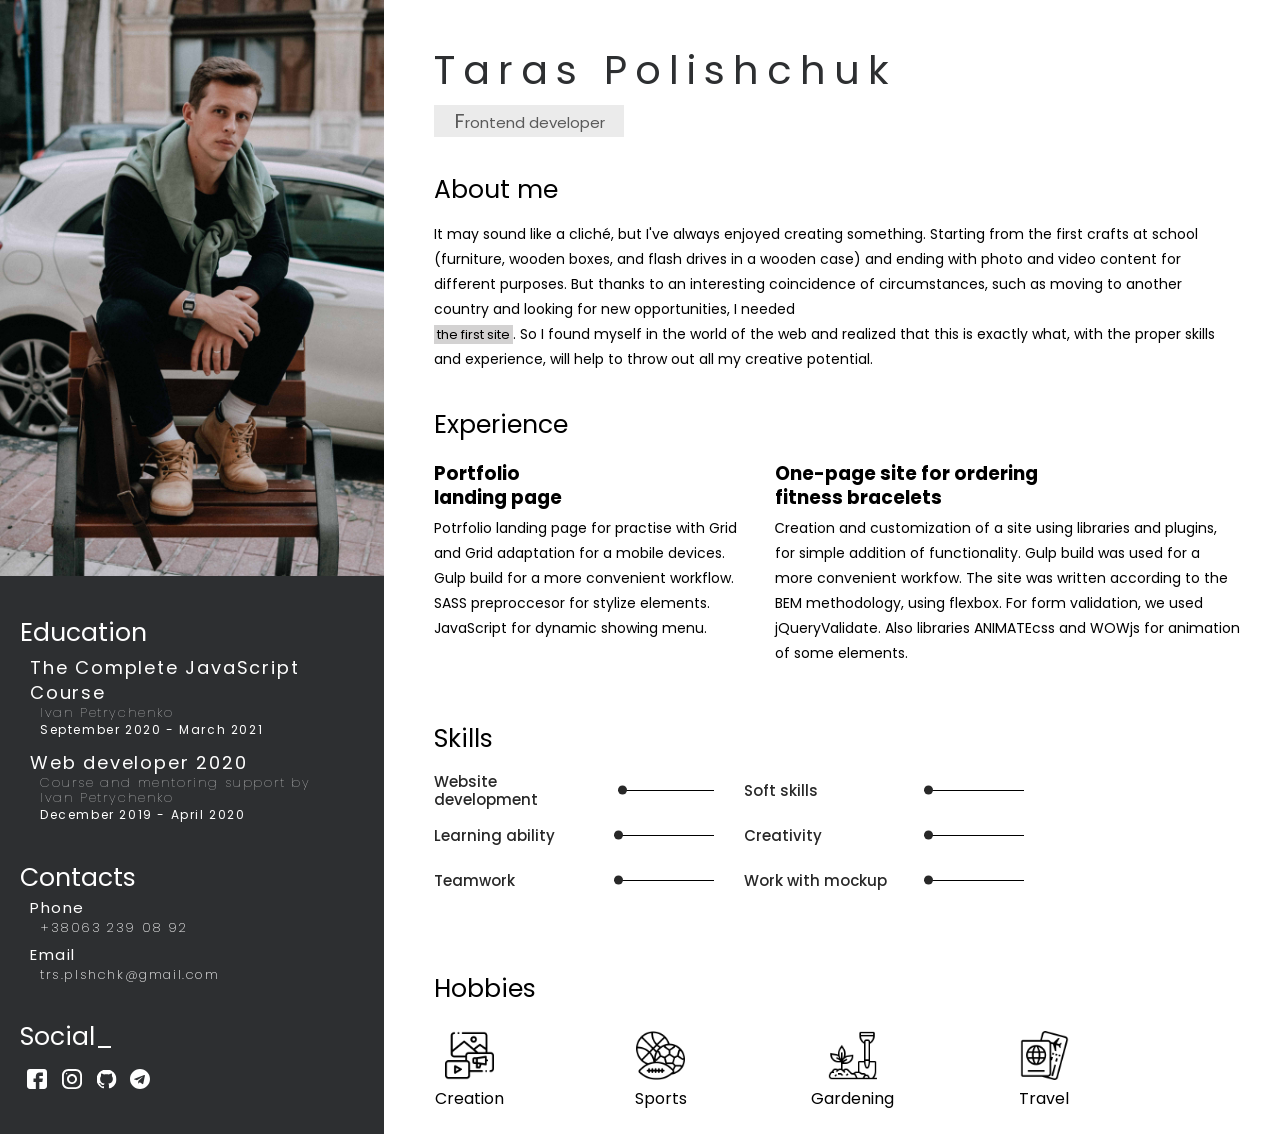
==== cv/index.html @ e4911ec4 "added new page" ====
<!DOCTYPE html><html lang="ru"><head><meta charset="UTF-8"><meta name="viewport" content="width=device-width,initial-scale=1"><meta http-equiv="X-UA-Compatible" content="ie=edge"><title>Taras CV</title><meta name="title" content="Taras CV"><meta name="description" content="Здесь вы сможете узнать больше обо мне"><!-- Favicon  --><link rel="apple-touch-icon" sizes="57x57" href="icons/favicon//apple-icon-57x57.png"><link rel="apple-touch-icon" sizes="60x60" href="icons/favicon//apple-icon-60x60.png"><link rel="apple-touch-icon" sizes="72x72" href="icons/favicon//apple-icon-72x72.png"><link rel="apple-touch-icon" sizes="76x76" href="icons/favicon//apple-icon-76x76.png"><link rel="apple-touch-icon" sizes="114x114" href="icons/favicon//apple-icon-114x114.png"><link rel="apple-touch-icon" sizes="120x120" href="icons/favicon//apple-icon-120x120.png"><link rel="apple-touch-icon" sizes="144x144" href="icons/favicon//apple-icon-144x144.png"><link rel="apple-touch-icon" sizes="152x152" href="icons/favicon//apple-icon-152x152.png"><link rel="apple-touch-icon" sizes="180x180" href="icons/favicon//apple-icon-180x180.png"><link rel="icon" type="image/png" sizes="192x192" href="icons/favicon//android-icon-192x192.png"><link rel="icon" type="image/png" sizes="32x32" href="icons/favicon//favicon-32x32.png"><link rel="icon" type="image/png" sizes="96x96" href="icons/favicon//favicon-96x96.png"><link rel="icon" type="image/png" sizes="16x16" href="icons/favicon//favicon-16x16.png"><link rel="manifest" href="icons/favicon//manifest.json"><meta name="msapplication-TileColor" content="#ffffff"><meta name="msapplication-TileImage" content="icons/favicon//ms-icon-144x144.png"><meta name="theme-color" content="#ffffff"><link rel="stylesheet" href="css/style.min.css"></head><body><main><div class="content"><div class="content__column_1"><div class="content__container"><header class="header"><h1 class="header__title">Taras Polishchuk</h1><div class="header__position-name">Frontend developer</div></header><section class="about-me"><h2 class="about-me__title title">About me</h2><p class="about-me__text">It may sound like a cliché, but I've always enjoyed creating something. Starting from the first crafts at school (furniture, wooden boxes, and flash drives in a wooden case) and ending with photo and video content for different purposes. But thanks to an interesting coincidence of circumstances, such as moving to another country and looking for new opportunities, I needed<br><a href="https://limpiezon.wixsite.com/limpiezon" target="_blank" class="about-me__link">the first site</a>. So I found myself in the world of the web and realized that this is exactly what, with the proper skills and experience, will help to throw out all my creative potential.</p></section><section class="experience"><h2 class="experience__title title">Experience</h2><div class="experience__wrapper"><div class="experience__item_1"><h3 class="experience__subtitle">Portfolio<br>landing page</h3><p class="experience__descr">Potrfolio landing page for practise with Grid and Grid adaptation for a mobile devices. Gulp build for a more convenient workflow. SASS preproccesor for stylize elements. JavaScript for dynamic showing menu.</p></div><div class="experience__item_2"><h3 class="experience__subtitle">One-page site for ordering<br>fitness bracelets</h3><p class="experience__descr">Сreation and customization of a site using libraries and plugins, for simple addition of functionality. Gulp build was used for a more convenient workfow. The site was written according to the BEM methodology, using flexbox. For form validation, we used jQueryValidate. Also libraries ANIMATEcss and WOWjs for animation of some elements.</p></div></div></section><section class="skills"><h2 class="skills__title title">Skills</h2><div class="skills__wrapper"><div class="skills__item"><div class="skills__item-subtitle">Website development</div><div class="skills__item-progress" data-progress="85%"><div class="skills__item-progress__marker"></div></div></div><div class="skills__item"><div class="skills__item-subtitle">Soft skills</div><div class="skills__item-progress" data-progress="90%"><div class="skills__item-progress__marker"></div></div></div><div class="skills__item"><div class="skills__item-subtitle">Learning ability</div><div class="skills__item-progress" data-progress="85%"><div class="skills__item-progress__marker"></div></div></div><div class="skills__item"><div class="skills__item-subtitle">Creativity</div><div class="skills__item-progress" data-progress="75%"><div class="skills__item-progress__marker"></div></div></div><div class="skills__item"><div class="skills__item-subtitle">Teamwork</div><div class="skills__item-progress" data-progress="90%"><div class="skills__item-progress__marker"></div></div></div><div class="skills__item"><div class="skills__item-subtitle">Work with ​mockup</div><div class="skills__item-progress" data-progress="85%"><div class="skills__item-progress__marker"></div></div></div></div></section><section class="hobbies"><h2 class="hobbies__title title">Hobbies</h2><div class="hobbies__wrapper"><div class="hobbies__item"><img src="icons/hobbies/content.png" alt="creation" class="hobbies__item-img"><div class="hobbies__item-subtitle">Creation</div></div><div class="hobbies__item"><img src="icons/hobbies/sports.png" alt="sports" class="hobbies__item-img"><div class="hobbies__item-subtitle">Sports</div></div><div class="hobbies__item"><img src="icons/hobbies/shovels.png" alt="gardening" class="hobbies__item-img"><div class="hobbies__item-subtitle">Gardening</div></div><div class="hobbies__item"><img src="icons/hobbies/passport.png" alt="travel" class="hobbies__item-img"><div class="hobbies__item-subtitle">Travel</div></div></div></section></div></div><div class="content__column_2"><div class="info"><div class="info__image"><img src="img/taras'retouch-14.jpg" alt="my photo" class="info__image_img"></div><section class="info__education"><h2 class="info__education-title title">Education</h2><div class="info__education-wrapper"><div class="info__education-item"><div class="info__education-subtitle">The Complete JavaScript Course</div><div class="info__education-professor">Ivan Petrychenko</div><div class="info__education-period">September 2020 - March 2021</div></div><div class="info__education-item"><div class="info__education-subtitle">Web developer 2020</div><div class="info__education-professor">Course and mentoring support by<br>Ivan Petrychenko</div><div class="info__education-period">December 2019 - April 2020</div></div></div></section><section class="info__contacts"><h2 class="info__education-title title">Contacts</h2><div class="info__contacts-phone"><span>Phone</span> <a href="tel:+380632390892">+38063 239 08 92</a></div><div class="info__contacts-email"><span>Email</span> <a href="mailto:trs.plshchk@gmail.com">trs.plshchk@gmail.com</a></div></section><section class="info__social"><h2 class="info__social-title title">Social_</h2><div class="info__social-links"><a href="https://www.facebook.com/taras.polishcuk" target="_blank" class="info__social-link"><img src="icons/social/facebook.svg" title="facebook" alt="facebook" class="info__social-img_fb"> </a><a href="https://www.instagram.com/taras.pie/" target="_blank" class="info__social-link"><img src="icons/social/instagram.svg" title="instagram" alt="instagram" class="info__social-img_ig"> </a><a href="https://github.com/taras-polishchuk" target="_blank" class="info__social-link"><img src="icons/social/github.svg" title="github" alt="github" class="info__social-img_gh"> </a><a href="https://telegram.im/@taras_pie" target="_blank" class="info__social-link"><img src="icons/social/telegram.svg" title="telegram" alt="telegram" class="info__social-img_tg"></a></div></section></div></div></div></main><script src="js/script.js"></script></body></html>
---- cv/css/style.min.css ----
/*! normalize.css v8.0.1 | MIT License | github.com/necolas/normalize.css */@import url(https://fonts.googleapis.com/css2?family=Poppins:wght@100;200;300;400;500;600;700&display=swap);html{line-height:1.15;-webkit-text-size-adjust:100%}body{margin:0}main{display:block}h1{font-size:2em;margin:.67em 0}hr{box-sizing:content-box;height:0;overflow:visible}pre{font-family:monospace,monospace;font-size:1em}a{background-color:transparent}abbr[title]{border-bottom:none;text-decoration:underline;-webkit-text-decoration:underline dotted;text-decoration:underline dotted}b,strong{font-weight:bolder}code,kbd,samp{font-family:monospace,monospace;font-size:1em}small{font-size:80%}sub,sup{font-size:75%;line-height:0;position:relative;vertical-align:baseline}sub{bottom:-.25em}sup{top:-.5em}img{border-style:none}button,input,optgroup,select,textarea{font-family:inherit;font-size:100%;line-height:1.15;margin:0}button,input{overflow:visible}button,select{text-transform:none}[type=button],[type=reset],[type=submit],button{-webkit-appearance:button}[type=button]::-moz-focus-inner,[type=reset]::-moz-focus-inner,[type=submit]::-moz-focus-inner,button::-moz-focus-inner{border-style:none;padding:0}[type=button]:-moz-focusring,[type=reset]:-moz-focusring,[type=submit]:-moz-focusring,button:-moz-focusring{outline:1px dotted ButtonText}fieldset{padding:.35em .75em .625em}legend{box-sizing:border-box;color:inherit;display:table;max-width:100%;padding:0;white-space:normal}progress{vertical-align:baseline}textarea{overflow:auto}[type=checkbox],[type=radio]{box-sizing:border-box;padding:0}[type=number]::-webkit-inner-spin-button,[type=number]::-webkit-outer-spin-button{height:auto}[type=search]{-webkit-appearance:textfield;outline-offset:-2px}[type=search]::-webkit-search-decoration{-webkit-appearance:none}::-webkit-file-upload-button{-webkit-appearance:button;font:inherit}details{display:block}summary{display:list-item}template{display:none}[hidden]{display:none}*{font-family:Poppins,sans-serif;margin:0;padding:0}.content{display:flex;flex-direction:row-reverse;width:100vw}.content__container{width:90%;padding:0 50px}.content__column_1{width:70vw}.content__column_2{width:30vw}.title{font-size:25px;line-height:25px;font-weight:400;margin-top:40px;position:relative;width:-webkit-fit-content;width:-moz-fit-content;width:fit-content;transition:all 1s;z-index:3}.title::after{content:'';display:block;width:0;height:0;position:absolute;top:80%;left:100%;background-color:#000;transition:all 1s}.title_hovered{color:#fff;padding-left:5px}.title_hovered::after{width:142px;height:35px;top:-4px;left:0;background-color:#000;transform:rotate(180deg);z-index:-1}p{margin-top:5px;font-size:14px;line-height:25px}.header__title{margin:0;margin-top:50px;font-size:40px;line-height:40px;font-weight:400;letter-spacing:.2em;color:#2d2f31}.header__position-name{margin-top:15px;width:190px;height:32px;background-color:#ebebeb;font-size:15px;line-height:32px;color:#5a5a5a;text-align:center;transition:all 1s}.header__position-name::first-letter{font-size:20px}.header__position-name:hover{color:#fff;background-color:#000}.about-me__text{margin-top:20px}.about-me__text a{display:inline-block;text-decoration:none;color:#000;font-size:13px;line-height:13px;background-color:#d3d2d2;padding:3px;transition:all 1s}.about-me__text a:hover{background:#2c2c2c;color:#d3d2d2;transition:all 1s}.experience__wrapper{margin-top:25px;display:flex;justify-content:space-evenly}.experience__item_1{width:40%;margin-right:30px}.experience__item_2{width:60%}.experience__subtitle{line-height:1.3em}.info{background-color:#2d2f31;padding-bottom:20px;height:100%;z-index:1}.info__image{width:100%;overflow:hidden}.info__image_img{width:120%;transform:scale(-1,1)}.info__education{padding:0 20px;margin-top:30px;color:#fff}.info__education-wrapper{padding-left:10px}.info__education-item{margin-top:10px}.info__education-subtitle{font-size:18px;line-height:25px;font-weight:400;letter-spacing:.1em}.info__education-professor{font-size:13px;line-height:15px;font-weight:100;letter-spacing:.1rem;padding-left:10px}.info__education-period{font-size:12px;line-height:20px;font-weight:400;letter-spacing:.1rem;padding-left:10px}.info__contacts{padding:0 20px;margin-top:30px;color:#fff}.info__contacts-phone{font-size:15px;line-height:15px;font-weight:400;letter-spacing:.1rem;padding-left:10px;display:flex;flex-direction:column}.info__contacts-phone span{margin-top:10px;display:block}.info__contacts-phone a{font-size:13px;font-weight:200;margin-top:5px;padding-left:10px;text-decoration:none;color:#fff;width:-webkit-fit-content;width:-moz-fit-content;width:fit-content}.info__contacts-phone a::after{content:'';display:block;width:0;height:2px;background-color:#fff;transition:all 1s}.info__contacts-phone a:hover::after{width:100%}.info__contacts-email{font-size:15px;line-height:15px;font-weight:400;letter-spacing:.1rem;padding-left:10px;display:flex;flex-direction:column}.info__contacts-email span{margin-top:10px;display:block}.info__contacts-email a{color:#fff;font-size:13px;font-weight:200;margin-top:5px;padding-left:10px;text-decoration:none;width:-webkit-fit-content;width:-moz-fit-content;width:fit-content}.info__contacts-email a::after{content:'';display:block;width:0;height:2px;background-color:#fff;transition:all 1s}.info__contacts-email a:hover::after{width:100%}.info__social{padding:0 20px;margin-top:30px;color:#fff}.info__social-links{width:40%;display:flex;justify-content:space-around;margin-top:20px}.info__social-link{transition:all 1s}.info__social-link:hover{transform:translateY(-5px);transition:all 1s}.info__social-img_fb{transform:rotate(90deg)}.info__social-img_gh{transform:rotate(90deg)}.skills{margin-top:60px}.skills__wrapper{width:100%;margin-top:10px;display:flex;flex-wrap:wrap}.skills__item{margin-top:15px;display:flex;align-items:center;height:30px;width:280px;justify-content:space-between;margin-right:30px}.skills__item-subtitle{font-size:15px;line-height:1.2;font-weight:500;color:#282828}.skills__item-progress{width:100px;height:1px;background-color:#000;margin-left:20px;position:relative}.skills__item-progress__marker{height:9px;width:9px;border-radius:50%;background-color:#282828;position:absolute;left:0;top:0;transform:translateY(-50%);transition:all 2s}.hobbies{margin-top:80px}.hobbies__wrapper{margin-top:30px;width:80%;display:flex;justify-content:space-between}.hobbies__item{display:flex;flex-direction:column;width:70px;text-align:center;align-items:center}.hobbies__item-img{display:block;width:70%}.hobbies__item-subtitle{margin-top:10px}@media (max-width:1200px){.info__social-links{width:50%}}@media (max-width:992px){.content__container{width:95%;padding:0 5px 0 20px}.info__education-item{margin-top:30px}.info__education-subtitle{font-size:15px}.info__social-links{width:80%}.skills__wrapper{justify-content:center}.skills__item{width:300px}.skills__item-progress{width:80px}}@media (max-width:768px){.content{position:relative;flex-direction:column}.header{margin-top:0}.header__title{font-size:30px}.skills__wrapper{width:100%}.hobbies__wrapper{margin-top:30px;width:100%;justify-content:space-between}.content__column_1{width:100vw}.content__column_2{width:100vw}.info__image{position:absolute;top:20px;right:20px;width:130px}.info__image_img{width:122%}.info__education{display:flex;justify-content:flex-start;padding-left:40px}.info__education__title{padding-right:20px}.info__contacts{display:flex;justify-content:flex-start;align-items:baseline;padding-left:40px}.info__social{padding-left:40px}.info__social-links{width:100%}}@media (max-width:576px){.content__container{padding:0 5px}.info__image{right:0;top:0;width:100%;height:250px}.info__image_img{transform:scale(-1,1) translate(10px,-40px)}.info__education{flex-direction:column}.info__education__title{padding-right:20px}.info__contacts{flex-direction:column;margin-top:20px}.header{margin-top:270px}.header__title{font-size:17px}.header__position-name{font-size:12px;margin-top:0}.hobbies__wrapper{width:91%}.experience__wrapper{flex-direction:column}.experience__item_1{margin-right:0;width:100%}.experience__item_2{width:100%;margin-top:20px}}
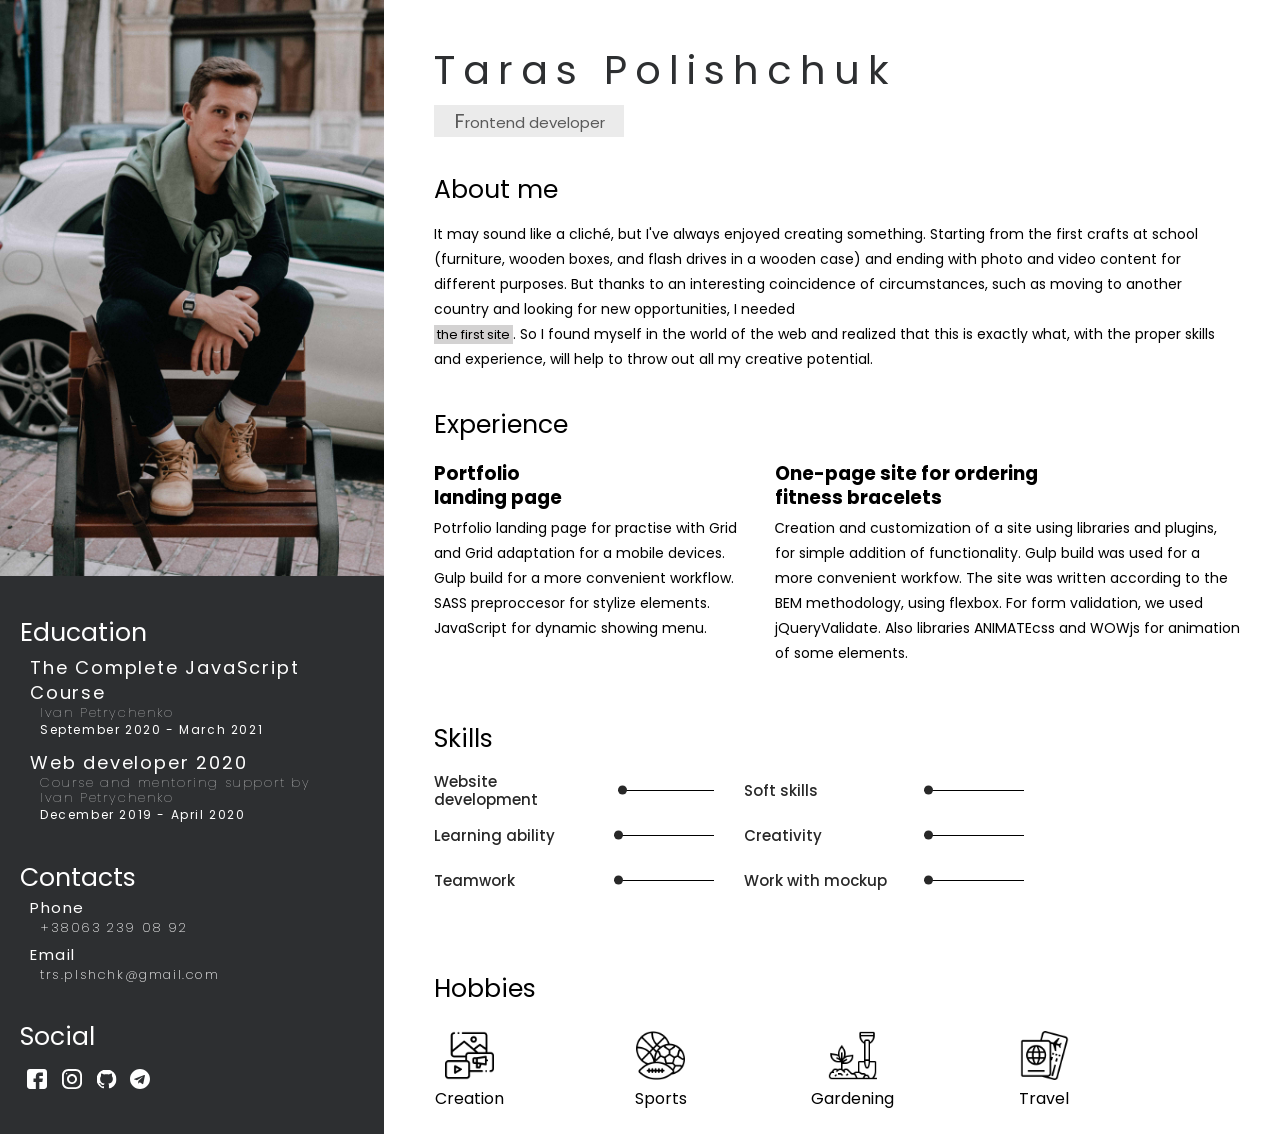
==== commit 7b427a20: "Update index.html" ====
--- a/cv/index.html
+++ b/cv/index.html
@@ -1 +1 @@
-<!DOCTYPE html><html lang="ru"><head><meta charset="UTF-8"><meta name="viewport" content="width=device-width,initial-scale=1"><meta http-equiv="X-UA-Compatible" content="ie=edge"><title>Taras CV</title><meta name="title" content="Taras CV"><meta name="description" content="Здесь вы сможете узнать больше обо мне"><!-- Favicon  --><link rel="apple-touch-icon" sizes="57x57" href="icons/favicon//apple-icon-57x57.png"><link rel="apple-touch-icon" sizes="60x60" href="icons/favicon//apple-icon-60x60.png"><link rel="apple-touch-icon" sizes="72x72" href="icons/favicon//apple-icon-72x72.png"><link rel="apple-touch-icon" sizes="76x76" href="icons/favicon//apple-icon-76x76.png"><link rel="apple-touch-icon" sizes="114x114" href="icons/favicon//apple-icon-114x114.png"><link rel="apple-touch-icon" sizes="120x120" href="icons/favicon//apple-icon-120x120.png"><link rel="apple-touch-icon" sizes="144x144" href="icons/favicon//apple-icon-144x144.png"><link rel="apple-touch-icon" sizes="152x152" href="icons/favicon//apple-icon-152x152.png"><link rel="apple-touch-icon" sizes="180x180" href="icons/favicon//apple-icon-180x180.png"><link rel="icon" type="image/png" sizes="192x192" href="icons/favicon//android-icon-192x192.png"><link rel="icon" type="image/png" sizes="32x32" href="icons/favicon//favicon-32x32.png"><link rel="icon" type="image/png" sizes="96x96" href="icons/favicon//favicon-96x96.png"><link rel="icon" type="image/png" sizes="16x16" href="icons/favicon//favicon-16x16.png"><link rel="manifest" href="icons/favicon//manifest.json"><meta name="msapplication-TileColor" content="#ffffff"><meta name="msapplication-TileImage" content="icons/favicon//ms-icon-144x144.png"><meta name="theme-color" content="#ffffff"><link rel="stylesheet" href="css/style.min.css"></head><body><main><div class="content"><div class="content__column_1"><div class="content__container"><header class="header"><h1 class="header__title">Taras Polishchuk</h1><div class="header__position-name">Frontend developer</div></header><section class="about-me"><h2 class="about-me__title title">About me</h2><p class="about-me__text">It may sound like a cliché, but I've always enjoyed creating something. Starting from the first crafts at school (furniture, wooden boxes, and flash drives in a wooden case) and ending with photo and video content for different purposes. But thanks to an interesting coincidence of circumstances, such as moving to another country and looking for new opportunities, I needed<br><a href="https://limpiezon.wixsite.com/limpiezon" target="_blank" class="about-me__link">the first site</a>. So I found myself in the world of the web and realized that this is exactly what, with the proper skills and experience, will help to throw out all my creative potential.</p></section><section class="experience"><h2 class="experience__title title">Experience</h2><div class="experience__wrapper"><div class="experience__item_1"><h3 class="experience__subtitle">Portfolio<br>landing page</h3><p class="experience__descr">Potrfolio landing page for practise with Grid and Grid adaptation for a mobile devices. Gulp build for a more convenient workflow. SASS preproccesor for stylize elements. JavaScript for dynamic showing menu.</p></div><div class="experience__item_2"><h3 class="experience__subtitle">One-page site for ordering<br>fitness bracelets</h3><p class="experience__descr">Сreation and customization of a site using libraries and plugins, for simple addition of functionality. Gulp build was used for a more convenient workfow. The site was written according to the BEM methodology, using flexbox. For form validation, we used jQueryValidate. Also libraries ANIMATEcss and WOWjs for animation of some elements.</p></div></div></section><section class="skills"><h2 class="skills__title title">Skills</h2><div class="skills__wrapper"><div class="skills__item"><div class="skills__item-subtitle">Website development</div><div class="skills__item-progress" data-progress="85%"><div class="skills__item-progress__marker"></div></div></div><div class="skills__item"><div class="skills__item-subtitle">Soft skills</div><div class="skills__item-progress" data-progress="90%"><div class="skills__item-progress__marker"></div></div></div><div class="skills__item"><div class="skills__item-subtitle">Learning ability</div><div class="skills__item-progress" data-progress="85%"><div class="skills__item-progress__marker"></div></div></div><div class="skills__item"><div class="skills__item-subtitle">Creativity</div><div class="skills__item-progress" data-progress="75%"><div class="skills__item-progress__marker"></div></div></div><div class="skills__item"><div class="skills__item-subtitle">Teamwork</div><div class="skills__item-progress" data-progress="90%"><div class="skills__item-progress__marker"></div></div></div><div class="skills__item"><div class="skills__item-subtitle">Work with ​mockup</div><div class="skills__item-progress" data-progress="85%"><div class="skills__item-progress__marker"></div></div></div></div></section><section class="hobbies"><h2 class="hobbies__title title">Hobbies</h2><div class="hobbies__wrapper"><div class="hobbies__item"><img src="icons/hobbies/content.png" alt="creation" class="hobbies__item-img"><div class="hobbies__item-subtitle">Creation</div></div><div class="hobbies__item"><img src="icons/hobbies/sports.png" alt="sports" class="hobbies__item-img"><div class="hobbies__item-subtitle">Sports</div></div><div class="hobbies__item"><img src="icons/hobbies/shovels.png" alt="gardening" class="hobbies__item-img"><div class="hobbies__item-subtitle">Gardening</div></div><div class="hobbies__item"><img src="icons/hobbies/passport.png" alt="travel" class="hobbies__item-img"><div class="hobbies__item-subtitle">Travel</div></div></div></section></div></div><div class="content__column_2"><div class="info"><div class="info__image"><img src="img/taras'retouch-14.jpg" alt="my photo" class="info__image_img"></div><section class="info__education"><h2 class="info__education-title title">Education</h2><div class="info__education-wrapper"><div class="info__education-item"><div class="info__education-subtitle">The Complete JavaScript Course</div><div class="info__education-professor">Ivan Petrychenko</div><div class="info__education-period">September 2020 - March 2021</div></div><div class="info__education-item"><div class="info__education-subtitle">Web developer 2020</div><div class="info__education-professor">Course and mentoring support by<br>Ivan Petrychenko</div><div class="info__education-period">December 2019 - April 2020</div></div></div></section><section class="info__contacts"><h2 class="info__education-title title">Contacts</h2><div class="info__contacts-phone"><span>Phone</span> <a href="tel:+380632390892">+38063 239 08 92</a></div><div class="info__contacts-email"><span>Email</span> <a href="mailto:trs.plshchk@gmail.com">trs.plshchk@gmail.com</a></div></section><section class="info__social"><h2 class="info__social-title title">Social_</h2><div class="info__social-links"><a href="https://www.facebook.com/taras.polishcuk" target="_blank" class="info__social-link"><img src="icons/social/facebook.svg" title="facebook" alt="facebook" class="info__social-img_fb"> </a><a href="https://www.instagram.com/taras.pie/" target="_blank" class="info__social-link"><img src="icons/social/instagram.svg" title="instagram" alt="instagram" class="info__social-img_ig"> </a><a href="https://github.com/taras-polishchuk" target="_blank" class="info__social-link"><img src="icons/social/github.svg" title="github" alt="github" class="info__social-img_gh"> </a><a href="https://telegram.im/@taras_pie" target="_blank" class="info__social-link"><img src="icons/social/telegram.svg" title="telegram" alt="telegram" class="info__social-img_tg"></a></div></section></div></div></div></main><script src="js/script.js"></script></body></html>+<!DOCTYPE html><html lang="ru"><head><meta charset="UTF-8"><meta name="viewport" content="width=device-width,initial-scale=1"><meta http-equiv="X-UA-Compatible" content="ie=edge"><title>Taras CV</title><meta name="title" content="Taras CV"><meta name="description" content="Здесь вы сможете узнать больше обо мне"><!-- Favicon  --><link rel="apple-touch-icon" sizes="57x57" href="icons/favicon//apple-icon-57x57.png"><link rel="apple-touch-icon" sizes="60x60" href="icons/favicon//apple-icon-60x60.png"><link rel="apple-touch-icon" sizes="72x72" href="icons/favicon//apple-icon-72x72.png"><link rel="apple-touch-icon" sizes="76x76" href="icons/favicon//apple-icon-76x76.png"><link rel="apple-touch-icon" sizes="114x114" href="icons/favicon//apple-icon-114x114.png"><link rel="apple-touch-icon" sizes="120x120" href="icons/favicon//apple-icon-120x120.png"><link rel="apple-touch-icon" sizes="144x144" href="icons/favicon//apple-icon-144x144.png"><link rel="apple-touch-icon" sizes="152x152" href="icons/favicon//apple-icon-152x152.png"><link rel="apple-touch-icon" sizes="180x180" href="icons/favicon//apple-icon-180x180.png"><link rel="icon" type="image/png" sizes="192x192" href="icons/favicon//android-icon-192x192.png"><link rel="icon" type="image/png" sizes="32x32" href="icons/favicon//favicon-32x32.png"><link rel="icon" type="image/png" sizes="96x96" href="icons/favicon//favicon-96x96.png"><link rel="icon" type="image/png" sizes="16x16" href="icons/favicon//favicon-16x16.png"><link rel="manifest" href="icons/favicon//manifest.json"><meta name="msapplication-TileColor" content="#ffffff"><meta name="msapplication-TileImage" content="icons/favicon//ms-icon-144x144.png"><meta name="theme-color" content="#ffffff"><link rel="stylesheet" href="css/style.min.css"></head><body><main><div class="content"><div class="content__column_1"><div class="content__container"><header class="header"><h1 class="header__title">Taras Polishchuk</h1><div class="header__position-name">Frontend developer</div></header><section class="about-me"><h2 class="about-me__title title">About me</h2><p class="about-me__text">It may sound like a cliché, but I've always enjoyed creating something. Starting from the first crafts at school (furniture, wooden boxes, and flash drives in a wooden case) and ending with photo and video content for different purposes. But thanks to an interesting coincidence of circumstances, such as moving to another country and looking for new opportunities, I needed<br><a href="https://limpiezon.wixsite.com/limpiezon" target="_blank" class="about-me__link">the first site</a>. So I found myself in the world of the web and realized that this is exactly what, with the proper skills and experience, will help to throw out all my creative potential.</p></section><section class="experience"><h2 class="experience__title title">Experience</h2><div class="experience__wrapper"><div class="experience__item_1"><h3 class="experience__subtitle">Portfolio<br>landing page</h3><p class="experience__descr">Potrfolio landing page for practise with Grid and Grid adaptation for a mobile devices. Gulp build for a more convenient workflow. SASS preproccesor for stylize elements. JavaScript for dynamic showing menu.</p></div><div class="experience__item_2"><h3 class="experience__subtitle">One-page site for ordering<br>fitness bracelets</h3><p class="experience__descr">Сreation and customization of a site using libraries and plugins, for simple addition of functionality. Gulp build was used for a more convenient workfow. The site was written according to the BEM methodology, using flexbox. For form validation, we used jQueryValidate. Also libraries ANIMATEcss and WOWjs for animation of some elements.</p></div></div></section><section class="skills"><h2 class="skills__title title">Skills</h2><div class="skills__wrapper"><div class="skills__item"><div class="skills__item-subtitle">Website development</div><div class="skills__item-progress" data-progress="85%"><div class="skills__item-progress__marker"></div></div></div><div class="skills__item"><div class="skills__item-subtitle">Soft skills</div><div class="skills__item-progress" data-progress="90%"><div class="skills__item-progress__marker"></div></div></div><div class="skills__item"><div class="skills__item-subtitle">Learning ability</div><div class="skills__item-progress" data-progress="85%"><div class="skills__item-progress__marker"></div></div></div><div class="skills__item"><div class="skills__item-subtitle">Creativity</div><div class="skills__item-progress" data-progress="75%"><div class="skills__item-progress__marker"></div></div></div><div class="skills__item"><div class="skills__item-subtitle">Teamwork</div><div class="skills__item-progress" data-progress="90%"><div class="skills__item-progress__marker"></div></div></div><div class="skills__item"><div class="skills__item-subtitle">Work with ​mockup</div><div class="skills__item-progress" data-progress="85%"><div class="skills__item-progress__marker"></div></div></div></div></section><section class="hobbies"><h2 class="hobbies__title title">Hobbies</h2><div class="hobbies__wrapper"><div class="hobbies__item"><img src="icons/hobbies/content.png" alt="creation" class="hobbies__item-img"><div class="hobbies__item-subtitle">Creation</div></div><div class="hobbies__item"><img src="icons/hobbies/sports.png" alt="sports" class="hobbies__item-img"><div class="hobbies__item-subtitle">Sports</div></div><div class="hobbies__item"><img src="icons/hobbies/shovels.png" alt="gardening" class="hobbies__item-img"><div class="hobbies__item-subtitle">Gardening</div></div><div class="hobbies__item"><img src="icons/hobbies/passport.png" alt="travel" class="hobbies__item-img"><div class="hobbies__item-subtitle">Travel</div></div></div></section></div></div><div class="content__column_2"><div class="info"><div class="info__image"><img src="img/taras'retouch-14.jpg" alt="my photo" class="info__image_img"></div><section class="info__education"><h2 class="info__education-title title">Education</h2><div class="info__education-wrapper"><div class="info__education-item"><div class="info__education-subtitle">The Complete JavaScript Course</div><div class="info__education-professor">Ivan Petrychenko</div><div class="info__education-period">September 2020 - March 2021</div></div><div class="info__education-item"><div class="info__education-subtitle">Web developer 2020</div><div class="info__education-professor">Course and mentoring support by<br>Ivan Petrychenko</div><div class="info__education-period">December 2019 - April 2020</div></div></div></section><section class="info__contacts"><h2 class="info__education-title title">Contacts</h2><div class="info__contacts-phone"><span>Phone</span> <a href="tel:+380632390892">+38063 239 08 92</a></div><div class="info__contacts-email"><span>Email</span> <a href="mailto:trs.plshchk@gmail.com">trs.plshchk@gmail.com</a></div></section><section class="info__social"><h2 class="info__social-title title">Social</h2><div class="info__social-links"><a href="https://www.facebook.com/taras.polishcuk" target="_blank" class="info__social-link"><img src="icons/social/facebook.svg" title="facebook" alt="facebook" class="info__social-img_fb"> </a><a href="https://www.instagram.com/taras.pie/" target="_blank" class="info__social-link"><img src="icons/social/instagram.svg" title="instagram" alt="instagram" class="info__social-img_ig"> </a><a href="https://github.com/taras-polishchuk" target="_blank" class="info__social-link"><img src="icons/social/github.svg" title="github" alt="github" class="info__social-img_gh"> </a><a href="https://telegram.im/@taras_pie" target="_blank" class="info__social-link"><img src="icons/social/telegram.svg" title="telegram" alt="telegram" class="info__social-img_tg"></a></div></section></div></div></div></main><script src="js/script.js"></script></body></html>
